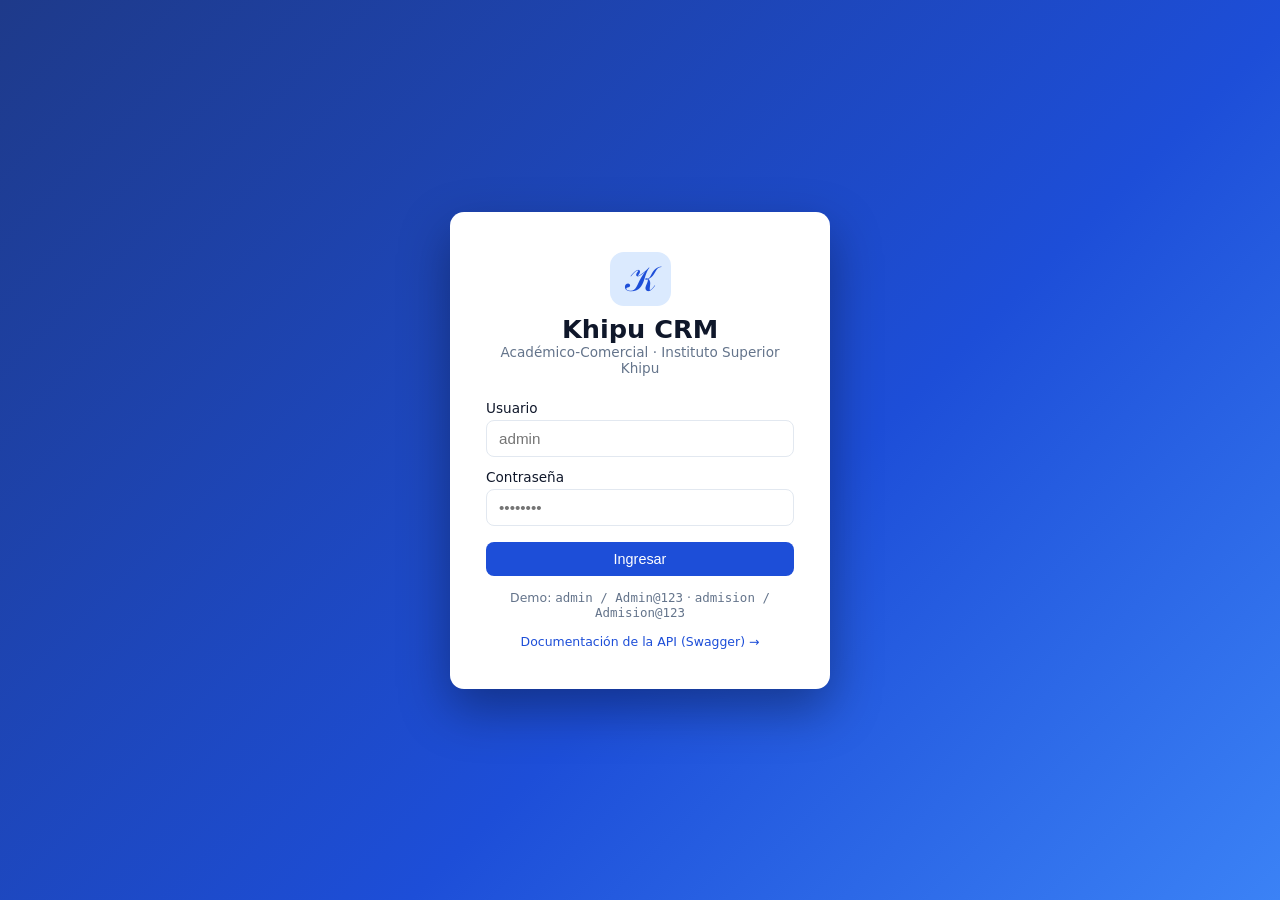
==== static/index.html @ a7f6ae5f "feat: interfaz web — login, dashboard con embudo (Chart.js), contactos, oportunidades con score IA, " ====
<!DOCTYPE html>
<html lang="es">
<head>
  <meta charset="UTF-8">
  <meta name="viewport" content="width=device-width, initial-scale=1.0">
  <title>Khipu CRM · Iniciar sesión</title>
  <link rel="stylesheet" href="/static/css/styles.css">
</head>
<body class="login-body">
  <div class="login-card">
    <div class="login-logo">
      <span class="khipu-mark">𝒦</span>
      <h1>Khipu CRM</h1>
      <p class="subtitle">Académico-Comercial · Instituto Superior Khipu</p>
    </div>
    <form id="form-login">
      <label for="username">Usuario</label>
      <input type="text" id="username" autocomplete="username" required
             placeholder="admin" minlength="3">
      <label for="password">Contraseña</label>
      <input type="password" id="password" autocomplete="current-password" required
             placeholder="••••••••" minlength="6">
      <button type="submit" class="btn btn-primary btn-block">Ingresar</button>
      <p id="login-error" class="error-msg" hidden></p>
    </form>
    <p class="login-hint">
      Demo: <code>admin / Admin@123</code> ·
      <code>admision / Admision@123</code>
    </p>
    <p class="login-api">
      <a href="/docs" target="_blank">Documentación de la API (Swagger) →</a>
    </p>
  </div>
  <script src="/static/js/login.js"></script>
</body>
</html>
---- static/css/styles.css ----
/* Khipu CRM — hoja de estilos (interfaz funcional, sin diseño sofisticado) */
:root {
  --azul: #1d4ed8;
  --azul-osc: #1e3a8a;
  --fondo: #f1f5f9;
  --panel: #ffffff;
  --borde: #e2e8f0;
  --texto: #0f172a;
  --texto-suave: #64748b;
  --verde: #059669;
  --rojo: #dc2626;
  --ambar: #d97706;
}

* { box-sizing: border-box; margin: 0; padding: 0; }

body {
  font-family: "Segoe UI", system-ui, -apple-system, sans-serif;
  background: var(--fondo);
  color: var(--texto);
}

/* ---------- Login ---------- */
.login-body {
  display: flex;
  align-items: center;
  justify-content: center;
  min-height: 100vh;
  background: linear-gradient(135deg, #1e3a8a 0%, #1d4ed8 60%, #3b82f6 100%);
}
.login-card {
  background: var(--panel);
  border-radius: 14px;
  padding: 40px 36px;
  width: 380px;
  box-shadow: 0 20px 50px rgba(0,0,0,.35);
}
.login-logo { text-align: center; margin-bottom: 24px; }
.login-logo h1 { font-size: 1.6rem; margin-top: 8px; }
.login-logo .subtitle { color: var(--texto-suave); font-size: .85rem; }
.khipu-mark {
  display: inline-block;
  font-size: 2.2rem;
  color: var(--azul);
  background: #dbeafe;
  border-radius: 14px;
  padding: 6px 16px;
}
.login-card label { display: block; font-size: .85rem; margin: 12px 0 4px; }
.login-hint, .login-api { text-align: center; font-size: .78rem; color: var(--texto-suave); margin-top: 14px; }
.login-api a { color: var(--azul); text-decoration: none; }

input, select, textarea {
  width: 100%;
  padding: 9px 12px;
  border: 1px solid var(--borde);
  border-radius: 8px;
  font-size: .95rem;
  background: #fff;
}
input:focus, select:focus, textarea:focus { outline: 2px solid #bfdbfe; border-color: var(--azul); }

/* ---------- Layout ---------- */
.sidebar {
  position: fixed;
  top: 0; left: 0; bottom: 0;
  width: 240px;
  background: var(--azul-osc);
  color: #fff;
  display: flex;
  flex-direction: column;
  padding: 20px 14px;
}
.brand { display: flex; gap: 10px; align-items: center; margin-bottom: 26px; }
.brand .khipu-mark { background: rgba(255,255,255,.15); color: #fff; font-size: 1.4rem; padding: 4px 12px; }
.brand small { display: block; color: #93c5fd; font-size: .7rem; }
nav { flex: 1; display: flex; flex-direction: column; gap: 4px; }
.nav-btn {
  text-align: left;
  background: transparent;
  color: #dbeafe;
  border: none;
  padding: 11px 14px;
  border-radius: 8px;
  cursor: pointer;
  font-size: .95rem;
}
.nav-btn:hover { background: rgba(255,255,255,.1); }
.nav-btn.active { background: var(--azul); color: #fff; font-weight: 600; }
.sidebar-footer { border-top: 1px solid rgba(255,255,255,.15); padding-top: 14px; }
.user-info { font-size: .8rem; color: #bfdbfe; margin-bottom: 8px; }

.content { margin-left: 240px; padding: 28px 32px; }
.vista h2 { margin-bottom: 4px; }
.vista .desc { color: var(--texto-suave); font-size: .9rem; margin-bottom: 20px; }

/* ---------- Componentes ---------- */
.grid-cards { display: grid; grid-template-columns: repeat(auto-fit, minmax(180px, 1fr)); gap: 16px; margin-bottom: 24px; }
.card {
  background: var(--panel);
  border: 1px solid var(--borde);
  border-radius: 12px;
  padding: 18px;
}
.card .label { font-size: .78rem; color: var(--texto-suave); text-transform: uppercase; letter-spacing: .04em; }
.card .valor { font-size: 1.7rem; font-weight: 700; margin-top: 4px; }
.card .extra { font-size: .78rem; color: var(--texto-suave); margin-top: 4px; }

.charts { display: grid; grid-template-columns: 1fr 1fr; gap: 16px; }
@media (max-width: 1000px) { .charts { grid-template-columns: 1fr; } }
.chart-box { background: var(--panel); border: 1px solid var(--borde); border-radius: 12px; padding: 18px; }
.chart-box h3 { font-size: .95rem; margin-bottom: 12px; }

.btn {
  border: none;
  border-radius: 8px;
  padding: 9px 16px;
  font-size: .9rem;
  cursor: pointer;
  font-weight: 500;
}
.btn-primary { background: var(--azul); color: #fff; }
.btn-primary:hover { background: #1e40af; }
.btn-ghost { background: transparent; color: #dbeafe; border: 1px solid rgba(255,255,255,.3); }
.btn-sm { padding: 5px 10px; font-size: .78rem; }
.btn-verde { background: var(--verde); color: #fff; }
.btn-rojo { background: var(--rojo); color: #fff; }
.btn-block { width: 100%; margin-top: 16px; }

table { width: 100%; border-collapse: collapse; background: var(--panel); border-radius: 12px; overflow: hidden; border: 1px solid var(--borde); }
th, td { text-align: left; padding: 10px 12px; font-size: .88rem; border-bottom: 1px solid var(--borde); }
th { background: #f8fafc; font-size: .75rem; text-transform: uppercase; color: var(--texto-suave); }
tr:last-child td { border-bottom: none; }
tr:hover td { background: #f8fafc; }

.badge {
  display: inline-block;
  padding: 3px 10px;
  border-radius: 999px;
  font-size: .72rem;
  font-weight: 600;
}
.badge-postulante { background: #dbeafe; color: #1d4ed8; }
.badge-colegio   { background: #fef3c7; color: #b45309; }
.badge-empresa   { background: #e0e7ff; color: #4338ca; }
.badge-aliado    { background: #d1fae5; color: #047857; }
.badge-egresado  { background: #fce7f3; color: #be185d; }
.badge-nuevo        { background: #e2e8f0; color: #475569; }
.badge-contactado   { background: #dbeafe; color: #1d4ed8; }
.badge-negociacion  { background: #fef3c7; color: #b45309; }
.badge-ganado       { background: #d1fae5; color: #047857; }
.badge-perdido      { background: #fee2e2; color: #b91c1c; }
.badge-pendiente    { background: #fef3c7; color: #b45309; }
.badge-hecha        { background: #d1fae5; color: #047857; }

.score-pill { font-weight: 700; }
.score-alto { color: var(--verde); }
.score-medio { color: var(--ambar); }
.score-bajo { color: var(--rojo); }

.toolbar { display: flex; gap: 10px; margin-bottom: 16px; flex-wrap: wrap; align-items: center; }
.toolbar input, .toolbar select { width: auto; }

.form-modal {
  position: fixed; inset: 0;
  background: rgba(15,23,42,.55);
  display: flex; align-items: center; justify-content: center;
  z-index: 50;
}
.form-modal .modal-caja {
  background: #fff;
  border-radius: 14px;
  padding: 26px;
  width: 440px;
  max-height: 85vh;
  overflow: auto;
}
.form-modal label { display: block; font-size: .82rem; margin: 10px 0 4px; }
.form-modal .acciones { display: flex; gap: 10px; margin-top: 20px; }
.form-modal .acciones .btn { flex: 1; margin-top: 0; }

.error-msg { color: var(--rojo); font-size: .85rem; margin-top: 10px; text-align: center; }

.toast {
  position: fixed;
  bottom: 24px; right: 24px;
  background: #0f172a;
  color: #fff;
  padding: 13px 20px;
  border-radius: 10px;
  font-size: .88rem;
  z-index: 100;
  box-shadow: 0 10px 30px rgba(0,0,0,.3);
}

.alerta-item {
  background: #fffbeb;
  border: 1px solid #fde68a;
  border-left: 4px solid var(--ambar);
  padding: 10px 14px;
  border-radius: 8px;
  font-size: .85rem;
  margin-bottom: 8px;
}

.bot-caja { max-width: 640px; }
.bot-resultado {
  background: #eff6ff;
  border: 1px solid #bfdbfe;
  border-radius: 12px;
  padding: 18px;
  margin-top: 16px;
}
.bot-resultado .confianza-barra {
  height: 8px;
  background: #dbeafe;
  border-radius: 999px;
  margin-top: 8px;
  overflow: hidden;
}
.bot-resultado .confianza-barra > div { height: 100%; background: var(--azul); }
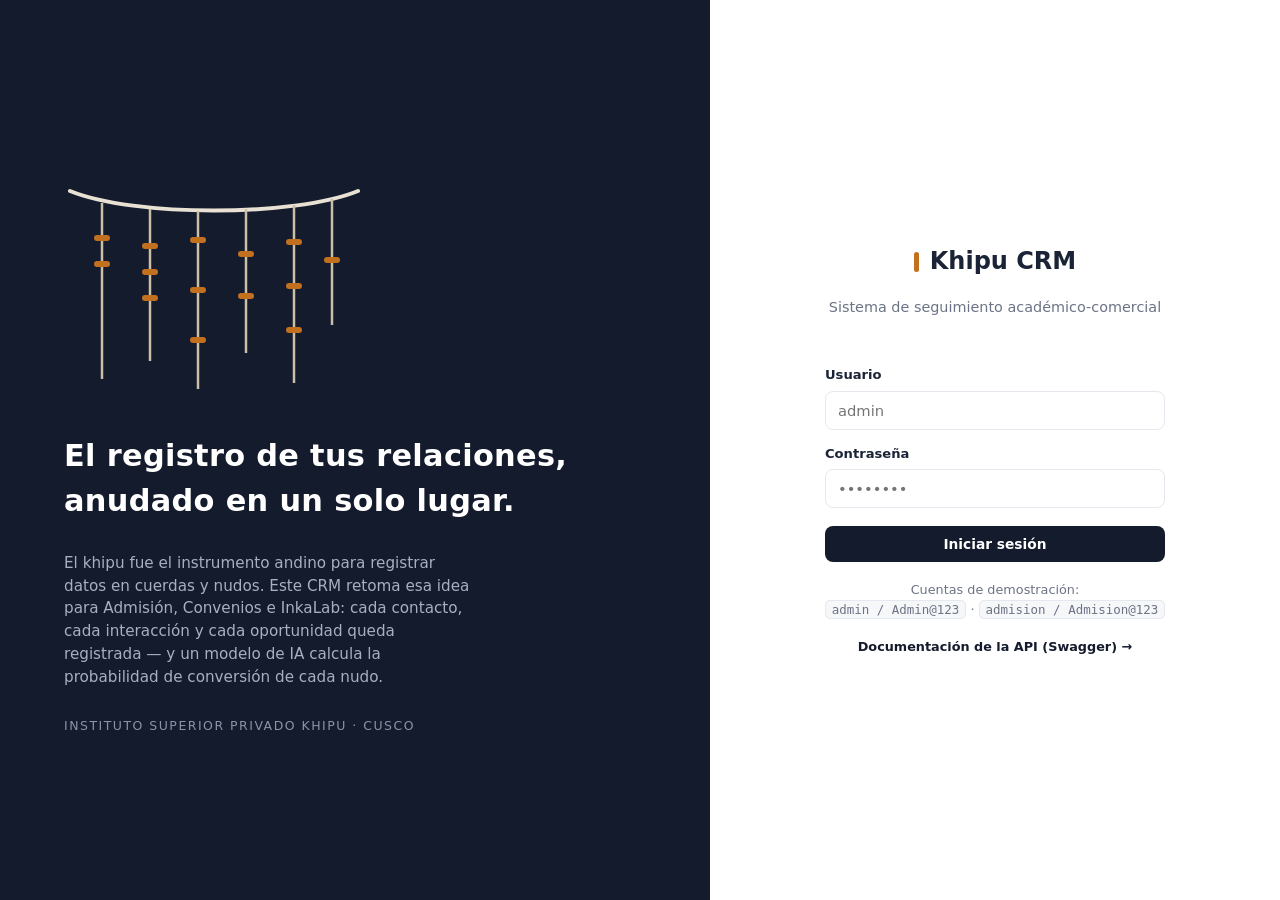
==== commit 98708b3c: "style: rediseño profesional de la interfaz — sin emojis, iconografía SVG, motivo khipu (tinta+ocre)," ====
--- a/static/index.html
+++ b/static/index.html
@@ -3,34 +3,72 @@
 <head>
   <meta charset="UTF-8">
   <meta name="viewport" content="width=device-width, initial-scale=1.0">
-  <title>Khipu CRM · Iniciar sesión</title>
+  <title>Khipu CRM · Acceder</title>
   <link rel="stylesheet" href="/static/css/styles.css">
 </head>
 <body class="login-body">
-  <div class="login-card">
-    <div class="login-logo">
-      <span class="khipu-mark">𝒦</span>
-      <h1>Khipu CRM</h1>
-      <p class="subtitle">Académico-Comercial · Instituto Superior Khipu</p>
-    </div>
-    <form id="form-login">
+
+  <aside class="login-art" aria-hidden="true">
+    <!-- Motivo khipu: cordel principal, cuerdas colgantes y nudos de registro -->
+    <svg class="khipu-grande" viewBox="0 0 300 240" fill="none">
+      <path d="M6 26 C 70 52, 230 52, 294 26" stroke="#e9e2d4" stroke-width="4" stroke-linecap="round"/>
+      <line x1="38"  y1="38" x2="38"  y2="214" stroke="#c9bfa8" stroke-width="2.5"/>
+      <line x1="86"  y1="44" x2="86"  y2="196" stroke="#c9bfa8" stroke-width="2.5"/>
+      <line x1="134" y1="46" x2="134" y2="224" stroke="#c9bfa8" stroke-width="2.5"/>
+      <line x1="182" y1="44" x2="182" y2="188" stroke="#c9bfa8" stroke-width="2.5"/>
+      <line x1="230" y1="40" x2="230" y2="218" stroke="#c9bfa8" stroke-width="2.5"/>
+      <line x1="268" y1="34" x2="268" y2="160" stroke="#c9bfa8" stroke-width="2.5"/>
+      <!-- nudos: cada cuerda registra una cantidad distinta -->
+      <g fill="#c2701d">
+        <rect x="30" y="70"  width="16" height="6" rx="3"/>
+        <rect x="30" y="96"  width="16" height="6" rx="3"/>
+        <rect x="78" y="78"  width="16" height="6" rx="3"/>
+        <rect x="78" y="104" width="16" height="6" rx="3"/>
+        <rect x="78" y="130" width="16" height="6" rx="3"/>
+        <rect x="126" y="72" width="16" height="6" rx="3"/>
+        <rect x="126" y="122" width="16" height="6" rx="3"/>
+        <rect x="126" y="172" width="16" height="6" rx="3"/>
+        <rect x="174" y="86" width="16" height="6" rx="3"/>
+        <rect x="174" y="128" width="16" height="6" rx="3"/>
+        <rect x="222" y="74" width="16" height="6" rx="3"/>
+        <rect x="222" y="118" width="16" height="6" rx="3"/>
+        <rect x="222" y="162" width="16" height="6" rx="3"/>
+        <rect x="260" y="92" width="16" height="6" rx="3"/>
+      </g>
+    </svg>
+    <h1>El registro de tus relaciones, anudado en un solo lugar.</h1>
+    <p>
+      El khipu fue el instrumento andino para registrar datos en cuerdas y
+      nudos. Este CRM retoma esa idea para Admisión, Convenios e InkaLab:
+      cada contacto, cada interacción y cada oportunidad queda registrada —
+      y un modelo de IA calcula la probabilidad de conversión de cada nudo.
+    </p>
+    <div class="firma">Instituto Superior Privado Khipu · Cusco</div>
+  </aside>
+
+  <main class="login-panel">
+    <h1>Khipu CRM</h1>
+    <p class="sub">Sistema de seguimiento académico-comercial</p>
+    <form id="form-login" class="login-form">
       <label for="username">Usuario</label>
       <input type="text" id="username" autocomplete="username" required
              placeholder="admin" minlength="3">
       <label for="password">Contraseña</label>
       <input type="password" id="password" autocomplete="current-password" required
              placeholder="••••••••" minlength="6">
-      <button type="submit" class="btn btn-primary btn-block">Ingresar</button>
+      <button type="submit" class="btn btn-primary btn-block">Iniciar sesión</button>
       <p id="login-error" class="error-msg" hidden></p>
     </form>
     <p class="login-hint">
-      Demo: <code>admin / Admin@123</code> ·
-      <code>admision / Admision@123</code>
+      Cuentas de demostración:<br>
+      <code>admin / Admin@123</code> · <code>admision / Admision@123</code>
     </p>
     <p class="login-api">
       <a href="/docs" target="_blank">Documentación de la API (Swagger) →</a>
     </p>
-  </div>
+  </main>
+
+  <script src="/static/js/api.js"></script>
   <script src="/static/js/login.js"></script>
 </body>
 </html>
--- a/static/css/styles.css
+++ b/static/css/styles.css
@@ -1,221 +1,457 @@
-/* Khipu CRM — hoja de estilos (interfaz funcional, sin diseño sofisticado) */
+/* ============================================================
+   Khipu CRM — Sistema de diseño
+   Concepto: el khipu andino, cuerdas anudadas para registrar
+   datos. Tinta profunda + ocre de fibra, cifras en monoespaciada
+   (el instrumento de datos), nudos como marca de sección.
+   ============================================================ */
 :root {
-  --azul: #1d4ed8;
-  --azul-osc: #1e3a8a;
-  --fondo: #f1f5f9;
+  --ink: #141b2d;        /* tinta: barra lateral, botones primarios */
+  --ink-2: #1c2540;
+  --ink-3: #263150;
+  --bg: #f6f7f9;
   --panel: #ffffff;
-  --borde: #e2e8f0;
-  --texto: #0f172a;
-  --texto-suave: #64748b;
-  --verde: #059669;
-  --rojo: #dc2626;
-  --ambar: #d97706;
+  --line: #e5e8ee;
+  --text: #1b2437;
+  --muted: #6b7385;
+  --accent: #c2701d;     /* ocre fibra: nudos, estados activos, score */
+  --accent-soft: #f7ead8;
+  --verde: #1d7d4f;
+  --rojo: #b42318;
+  --ambar: #b54708;
+  --mono: ui-monospace, "SF Mono", "Cascadia Mono", Menlo, Consolas, monospace;
+  --sans: -apple-system, "Segoe UI", "Helvetica Neue", system-ui, sans-serif;
 }
 
 * { box-sizing: border-box; margin: 0; padding: 0; }
 
 body {
-  font-family: "Segoe UI", system-ui, -apple-system, sans-serif;
-  background: var(--fondo);
-  color: var(--texto);
-}
-
-/* ---------- Login ---------- */
+  font-family: var(--sans);
+  background: var(--bg);
+  color: var(--text);
+  font-size: 15px;
+  line-height: 1.5;
+}
+
+/* Nudo de sección: la pequeña marca ocre antes de cada título */
+.vista h2::before,
+.login-panel h1::before {
+  content: "";
+  display: inline-block;
+  width: 5px;
+  height: 20px;
+  border-radius: 3px;
+  background: var(--accent);
+  margin-right: 11px;
+  vertical-align: -3px;
+}
+
+/* ---------- Accesibilidad ---------- */
+:focus-visible { outline: 2px solid var(--accent); outline-offset: 2px; }
+@media (prefers-reduced-motion: reduce) {
+  *, *::before, *::after { transition: none !important; }
+}
+
+/* ============ LOGIN ============ */
 .login-body {
   display: flex;
-  align-items: center;
+  min-height: 100vh;
+  background: var(--panel);
+}
+.login-art {
+  flex: 1.15;
+  background: var(--ink);
+  color: #e9e2d4;
+  display: flex;
+  flex-direction: column;
   justify-content: center;
-  min-height: 100vh;
-  background: linear-gradient(135deg, #1e3a8a 0%, #1d4ed8 60%, #3b82f6 100%);
-}
-.login-card {
-  background: var(--panel);
-  border-radius: 14px;
-  padding: 40px 36px;
-  width: 380px;
-  box-shadow: 0 20px 50px rgba(0,0,0,.35);
-}
-.login-logo { text-align: center; margin-bottom: 24px; }
-.login-logo h1 { font-size: 1.6rem; margin-top: 8px; }
-.login-logo .subtitle { color: var(--texto-suave); font-size: .85rem; }
-.khipu-mark {
-  display: inline-block;
-  font-size: 2.2rem;
-  color: var(--azul);
-  background: #dbeafe;
-  border-radius: 14px;
-  padding: 6px 16px;
-}
-.login-card label { display: block; font-size: .85rem; margin: 12px 0 4px; }
-.login-hint, .login-api { text-align: center; font-size: .78rem; color: var(--texto-suave); margin-top: 14px; }
-.login-api a { color: var(--azul); text-decoration: none; }
-
+  padding: 64px;
+  gap: 28px;
+}
+.login-art .khipu-grande { max-width: 300px; }
+.login-art h1 {
+  font-size: 1.9rem;
+  font-weight: 650;
+  color: #fff;
+  letter-spacing: .01em;
+}
+.login-art p {
+  max-width: 42ch;
+  color: #a8afc2;
+  font-size: .95rem;
+}
+.login-art .firma {
+  font-size: .78rem;
+  letter-spacing: .12em;
+  text-transform: uppercase;
+  color: #8b93a8;
+}
+.login-panel {
+  flex: 1;
+  display: flex;
+  flex-direction: column;
+  align-items: center;
+  justify-content: center;
+  padding: 48px 32px;
+  gap: 18px;
+}
+.login-panel h1 { font-size: 1.5rem; }
+.login-panel .sub {
+  color: var(--muted);
+  font-size: .9rem;
+  margin-bottom: 14px;
+}
+.login-form { width: 340px; }
+.login-form label {
+  display: block;
+  font-size: .82rem;
+  font-weight: 600;
+  color: var(--text);
+  margin: 14px 0 6px;
+}
+.login-hint {
+  font-size: .8rem;
+  color: var(--muted);
+  text-align: center;
+}
+.login-hint code {
+  font-family: var(--mono);
+  font-size: .78rem;
+  background: var(--bg);
+  border: 1px solid var(--line);
+  border-radius: 5px;
+  padding: 1px 6px;
+}
+.login-api { font-size: .8rem; }
+.login-api a { color: var(--ink); text-decoration: none; font-weight: 600; }
+.login-api a:hover { color: var(--accent); }
+@media (max-width: 920px) { .login-art { display: none; } }
+
+/* ---------- Formularios ---------- */
 input, select, textarea {
   width: 100%;
-  padding: 9px 12px;
-  border: 1px solid var(--borde);
+  padding: 10px 12px;
+  border: 1px solid var(--line);
   border-radius: 8px;
-  font-size: .95rem;
+  font-size: .92rem;
+  font-family: var(--sans);
   background: #fff;
-}
-input:focus, select:focus, textarea:focus { outline: 2px solid #bfdbfe; border-color: var(--azul); }
-
-/* ---------- Layout ---------- */
+  color: var(--text);
+  transition: border-color .15s;
+}
+input:focus, select:focus, textarea:focus {
+  outline: none;
+  border-color: var(--ink);
+  box-shadow: 0 0 0 3px rgba(20, 27, 45, .08);
+}
+
+/* ============ LAYOUT PRINCIPAL ============ */
 .sidebar {
   position: fixed;
-  top: 0; left: 0; bottom: 0;
-  width: 240px;
-  background: var(--azul-osc);
+  inset: 0 auto 0 0;
+  width: 232px;
+  background: var(--ink);
+  color: #d6dae6;
+  display: flex;
+  flex-direction: column;
+  padding: 22px 14px;
+}
+.brand {
+  display: flex;
+  gap: 11px;
+  align-items: center;
+  padding: 0 8px 20px;
+  border-bottom: 1px solid var(--ink-3);
+  margin-bottom: 18px;
+}
+.brand .logo { flex: none; }
+.brand strong {
+  display: block;
   color: #fff;
-  display: flex;
-  flex-direction: column;
-  padding: 20px 14px;
-}
-.brand { display: flex; gap: 10px; align-items: center; margin-bottom: 26px; }
-.brand .khipu-mark { background: rgba(255,255,255,.15); color: #fff; font-size: 1.4rem; padding: 4px 12px; }
-.brand small { display: block; color: #93c5fd; font-size: .7rem; }
-nav { flex: 1; display: flex; flex-direction: column; gap: 4px; }
+  font-size: .98rem;
+  letter-spacing: .01em;
+}
+.brand small {
+  display: block;
+  color: #8b93a8;
+  font-size: .68rem;
+  letter-spacing: .08em;
+  text-transform: uppercase;
+}
+
+nav { flex: 1; display: flex; flex-direction: column; gap: 2px; }
+.nav-grupo {
+  font-size: .66rem;
+  letter-spacing: .14em;
+  text-transform: uppercase;
+  color: #6d7488;
+  padding: 14px 10px 6px;
+}
 .nav-btn {
+  display: flex;
+  align-items: center;
+  gap: 11px;
+  width: 100%;
   text-align: left;
   background: transparent;
-  color: #dbeafe;
+  color: #c3c9d8;
   border: none;
-  padding: 11px 14px;
-  border-radius: 8px;
+  border-left: 3px solid transparent;
+  padding: 10px 12px;
+  font-size: .9rem;
+  font-family: var(--sans);
   cursor: pointer;
-  font-size: .95rem;
-}
-.nav-btn:hover { background: rgba(255,255,255,.1); }
-.nav-btn.active { background: var(--azul); color: #fff; font-weight: 600; }
-.sidebar-footer { border-top: 1px solid rgba(255,255,255,.15); padding-top: 14px; }
-.user-info { font-size: .8rem; color: #bfdbfe; margin-bottom: 8px; }
-
-.content { margin-left: 240px; padding: 28px 32px; }
-.vista h2 { margin-bottom: 4px; }
-.vista .desc { color: var(--texto-suave); font-size: .9rem; margin-bottom: 20px; }
-
-/* ---------- Componentes ---------- */
-.grid-cards { display: grid; grid-template-columns: repeat(auto-fit, minmax(180px, 1fr)); gap: 16px; margin-bottom: 24px; }
+  transition: background .12s, color .12s;
+}
+.nav-btn svg { flex: none; opacity: .85; }
+.nav-btn:hover { background: var(--ink-2); color: #fff; }
+.nav-btn.active {
+  background: var(--ink-2);
+  border-left-color: var(--accent);
+  color: #fff;
+  font-weight: 600;
+}
+
+.sidebar-footer {
+  border-top: 1px solid var(--ink-3);
+  padding-top: 14px;
+}
+.user-info {
+  font-size: .78rem;
+  color: #8b93a8;
+  margin: 0 0 10px 10px;
+  line-height: 1.45;
+}
+.user-info strong { color: #d6dae6; }
+
+.content { margin-left: 232px; padding: 30px 36px 48px; }
+.vista h2 {
+  font-size: 1.25rem;
+  font-weight: 650;
+  letter-spacing: -.01em;
+  display: flex;
+  align-items: center;
+}
+.vista .desc {
+  color: var(--muted);
+  font-size: .88rem;
+  margin: 6px 0 0 16px;
+}
+
+/* ============ TARJETAS E INDICADORES ============ */
+.grid-cards {
+  display: grid;
+  grid-template-columns: repeat(auto-fit, minmax(185px, 1fr));
+  gap: 14px;
+  margin: 22px 0 24px;
+}
 .card {
   background: var(--panel);
-  border: 1px solid var(--borde);
-  border-radius: 12px;
+  border: 1px solid var(--line);
+  border-radius: 10px;
+  padding: 16px 18px;
+}
+.card .label {
+  font-size: .7rem;
+  font-weight: 600;
+  color: var(--muted);
+  text-transform: uppercase;
+  letter-spacing: .08em;
+}
+.card .valor {
+  font-family: var(--mono);
+  font-size: 1.55rem;
+  font-weight: 600;
+  margin-top: 6px;
+  letter-spacing: -.02em;
+}
+.card .extra { font-size: .76rem; color: var(--muted); margin-top: 5px; }
+
+.charts { display: grid; grid-template-columns: 1fr 1fr; gap: 14px; }
+@media (max-width: 1020px) { .charts { grid-template-columns: 1fr; } }
+.chart-box {
+  background: var(--panel);
+  border: 1px solid var(--line);
+  border-radius: 10px;
   padding: 18px;
 }
-.card .label { font-size: .78rem; color: var(--texto-suave); text-transform: uppercase; letter-spacing: .04em; }
-.card .valor { font-size: 1.7rem; font-weight: 700; margin-top: 4px; }
-.card .extra { font-size: .78rem; color: var(--texto-suave); margin-top: 4px; }
-
-.charts { display: grid; grid-template-columns: 1fr 1fr; gap: 16px; }
-@media (max-width: 1000px) { .charts { grid-template-columns: 1fr; } }
-.chart-box { background: var(--panel); border: 1px solid var(--borde); border-radius: 12px; padding: 18px; }
-.chart-box h3 { font-size: .95rem; margin-bottom: 12px; }
-
+.chart-box h3 {
+  font-size: .8rem;
+  font-weight: 600;
+  color: var(--muted);
+  text-transform: uppercase;
+  letter-spacing: .07em;
+  margin-bottom: 14px;
+}
+
+/* ============ TABLAS ============ */
+table {
+  width: 100%;
+  border-collapse: separate;
+  border-spacing: 0;
+  background: var(--panel);
+  border: 1px solid var(--line);
+  border-radius: 10px;
+  overflow: hidden;
+}
+th, td { text-align: left; padding: 11px 14px; font-size: .87rem; }
+th {
+  background: #fafbfc;
+  font-size: .7rem;
+  font-weight: 600;
+  text-transform: uppercase;
+  letter-spacing: .07em;
+  color: var(--muted);
+  border-bottom: 1px solid var(--line);
+}
+td { border-bottom: 1px solid #eef0f4; }
+tr:last-child td { border-bottom: none; }
+tbody tr:hover td { background: #fafbfc; }
+td strong { font-weight: 600; }
+
+/* ============ BOTONES ============ */
 .btn {
-  border: none;
+  display: inline-flex;
+  align-items: center;
+  gap: 7px;
+  border: 1px solid transparent;
   border-radius: 8px;
-  padding: 9px 16px;
-  font-size: .9rem;
+  padding: 9px 15px;
+  font-size: .86rem;
+  font-weight: 600;
+  font-family: var(--sans);
   cursor: pointer;
-  font-weight: 500;
-}
-.btn-primary { background: var(--azul); color: #fff; }
-.btn-primary:hover { background: #1e40af; }
-.btn-ghost { background: transparent; color: #dbeafe; border: 1px solid rgba(255,255,255,.3); }
-.btn-sm { padding: 5px 10px; font-size: .78rem; }
+  transition: background .12s, border-color .12s;
+}
+.btn-primary { background: var(--ink); color: #fff; }
+.btn-primary:hover { background: var(--ink-2); }
 .btn-verde { background: var(--verde); color: #fff; }
+.btn-verde:hover { filter: brightness(1.08); }
 .btn-rojo { background: var(--rojo); color: #fff; }
-.btn-block { width: 100%; margin-top: 16px; }
-
-table { width: 100%; border-collapse: collapse; background: var(--panel); border-radius: 12px; overflow: hidden; border: 1px solid var(--borde); }
-th, td { text-align: left; padding: 10px 12px; font-size: .88rem; border-bottom: 1px solid var(--borde); }
-th { background: #f8fafc; font-size: .75rem; text-transform: uppercase; color: var(--texto-suave); }
-tr:last-child td { border-bottom: none; }
-tr:hover td { background: #f8fafc; }
-
+.btn-linea { background: #fff; color: var(--text); border-color: var(--line); }
+.btn-linea:hover { border-color: var(--ink); }
+.btn-ghost {
+  background: transparent;
+  color: #c3c9d8;
+  border-color: var(--ink-3);
+}
+.btn-ghost:hover { color: #fff; border-color: #6d7488; }
+.btn-sm { padding: 5px 11px; font-size: .78rem; }
+.btn-block { width: 100%; margin-top: 18px; justify-content: center; }
+
+/* ============ BADGES ============ */
 .badge {
   display: inline-block;
   padding: 3px 10px;
   border-radius: 999px;
   font-size: .72rem;
   font-weight: 600;
-}
-.badge-postulante { background: #dbeafe; color: #1d4ed8; }
-.badge-colegio   { background: #fef3c7; color: #b45309; }
-.badge-empresa   { background: #e0e7ff; color: #4338ca; }
-.badge-aliado    { background: #d1fae5; color: #047857; }
-.badge-egresado  { background: #fce7f3; color: #be185d; }
-.badge-nuevo        { background: #e2e8f0; color: #475569; }
-.badge-contactado   { background: #dbeafe; color: #1d4ed8; }
-.badge-negociacion  { background: #fef3c7; color: #b45309; }
-.badge-ganado       { background: #d1fae5; color: #047857; }
-.badge-perdido      { background: #fee2e2; color: #b91c1c; }
-.badge-pendiente    { background: #fef3c7; color: #b45309; }
-.badge-hecha        { background: #d1fae5; color: #047857; }
-
-.score-pill { font-weight: 700; }
-.score-alto { color: var(--verde); }
+  letter-spacing: .01em;
+}
+.badge-postulante { background: #e8edfb; color: #3b5bd4; }
+.badge-colegio   { background: #fbf1dd; color: #93661a; }
+.badge-empresa   { background: #e9e9fb; color: #4c43b8; }
+.badge-aliado    { background: #e0f3e9; color: #1a6b46; }
+.badge-egresado  { background: #fbe8f1; color: #a62d6b; }
+.badge-nuevo        { background: #eceff3; color: #556070; }
+.badge-contactado   { background: #e8edfb; color: #3b5bd4; }
+.badge-negociacion  { background: #fbf1dd; color: #93661a; }
+.badge-ganado       { background: #e0f3e9; color: #1a6b46; }
+.badge-perdido      { background: #fbe7e5; color: #a83326; }
+.badge-pendiente    { background: #fbf1dd; color: #93661a; }
+.badge-hecha        { background: #e0f3e9; color: #1a6b46; }
+
+/* ============ SCORE ============ */
+.score-pill { font-family: var(--mono); font-weight: 600; font-size: .9rem; }
+.score-alto  { color: var(--verde); }
 .score-medio { color: var(--ambar); }
-.score-bajo { color: var(--rojo); }
-
-.toolbar { display: flex; gap: 10px; margin-bottom: 16px; flex-wrap: wrap; align-items: center; }
+.score-bajo  { color: var(--rojo); }
+
+/* ============ HERRAMIENTAS / TOOLBAR ============ */
+.toolbar {
+  display: flex;
+  gap: 10px;
+  margin: 18px 0 16px;
+  flex-wrap: wrap;
+  align-items: center;
+}
 .toolbar input, .toolbar select { width: auto; }
-
+.toolbar input[type="text"], .toolbar input:not([type]) { flex: 1; min-width: 200px; }
+
+/* ============ MODALES ============ */
 .form-modal {
-  position: fixed; inset: 0;
-  background: rgba(15,23,42,.55);
-  display: flex; align-items: center; justify-content: center;
+  position: fixed;
+  inset: 0;
+  background: rgba(15, 20, 33, .5);
+  display: flex;
+  align-items: center;
+  justify-content: center;
   z-index: 50;
 }
-.form-modal .modal-caja {
+.modal-caja {
   background: #fff;
-  border-radius: 14px;
-  padding: 26px;
-  width: 440px;
+  border-radius: 12px;
+  padding: 26px 28px;
+  width: 460px;
   max-height: 85vh;
   overflow: auto;
 }
-.form-modal label { display: block; font-size: .82rem; margin: 10px 0 4px; }
-.form-modal .acciones { display: flex; gap: 10px; margin-top: 20px; }
-.form-modal .acciones .btn { flex: 1; margin-top: 0; }
-
-.error-msg { color: var(--rojo); font-size: .85rem; margin-top: 10px; text-align: center; }
-
+.modal-caja h3 {
+  font-size: 1.05rem;
+  font-weight: 650;
+  margin-bottom: 4px;
+}
+.form-modal label {
+  display: block;
+  font-size: .8rem;
+  font-weight: 600;
+  margin: 12px 0 5px;
+}
+.form-modal .acciones { display: flex; gap: 10px; margin-top: 22px; }
+.form-modal .acciones .btn { flex: 1; justify-content: center; }
+
+.error-msg { color: var(--rojo); font-size: .85rem; margin-top: 12px; text-align: center; }
+
+/* ============ TOAST ============ */
 .toast {
   position: fixed;
-  bottom: 24px; right: 24px;
-  background: #0f172a;
+  bottom: 24px;
+  right: 24px;
+  background: var(--ink);
   color: #fff;
-  padding: 13px 20px;
-  border-radius: 10px;
-  font-size: .88rem;
+  padding: 13px 18px;
+  border-radius: 9px;
+  border-left: 3px solid var(--accent);
+  font-size: .86rem;
+  max-width: 380px;
   z-index: 100;
-  box-shadow: 0 10px 30px rgba(0,0,0,.3);
-}
-
+  box-shadow: 0 12px 32px rgba(15, 20, 33, .28);
+}
+
+/* ============ ALERTAS ============ */
 .alerta-item {
-  background: #fffbeb;
-  border: 1px solid #fde68a;
-  border-left: 4px solid var(--ambar);
-  padding: 10px 14px;
+  background: #fdf8ef;
+  border: 1px solid #f0e2c6;
+  border-left: 3px solid var(--ambar);
+  padding: 11px 15px;
   border-radius: 8px;
   font-size: .85rem;
   margin-bottom: 8px;
 }
 
+/* ============ KHIPUBOT ============ */
 .bot-caja { max-width: 640px; }
 .bot-resultado {
-  background: #eff6ff;
-  border: 1px solid #bfdbfe;
-  border-radius: 12px;
-  padding: 18px;
+  background: #f7f8fb;
+  border: 1px solid var(--line);
+  border-radius: 10px;
+  padding: 18px 20px;
   margin-top: 16px;
 }
-.bot-resultado .confianza-barra {
-  height: 8px;
-  background: #dbeafe;
+.confianza-barra {
+  height: 7px;
+  background: #e8eaf0;
   border-radius: 999px;
-  margin-top: 8px;
+  margin-top: 10px;
   overflow: hidden;
 }
-.bot-resultado .confianza-barra > div { height: 100%; background: var(--azul); }
+.confianza-barra > div { height: 100%; background: var(--ink); border-radius: 999px; }
